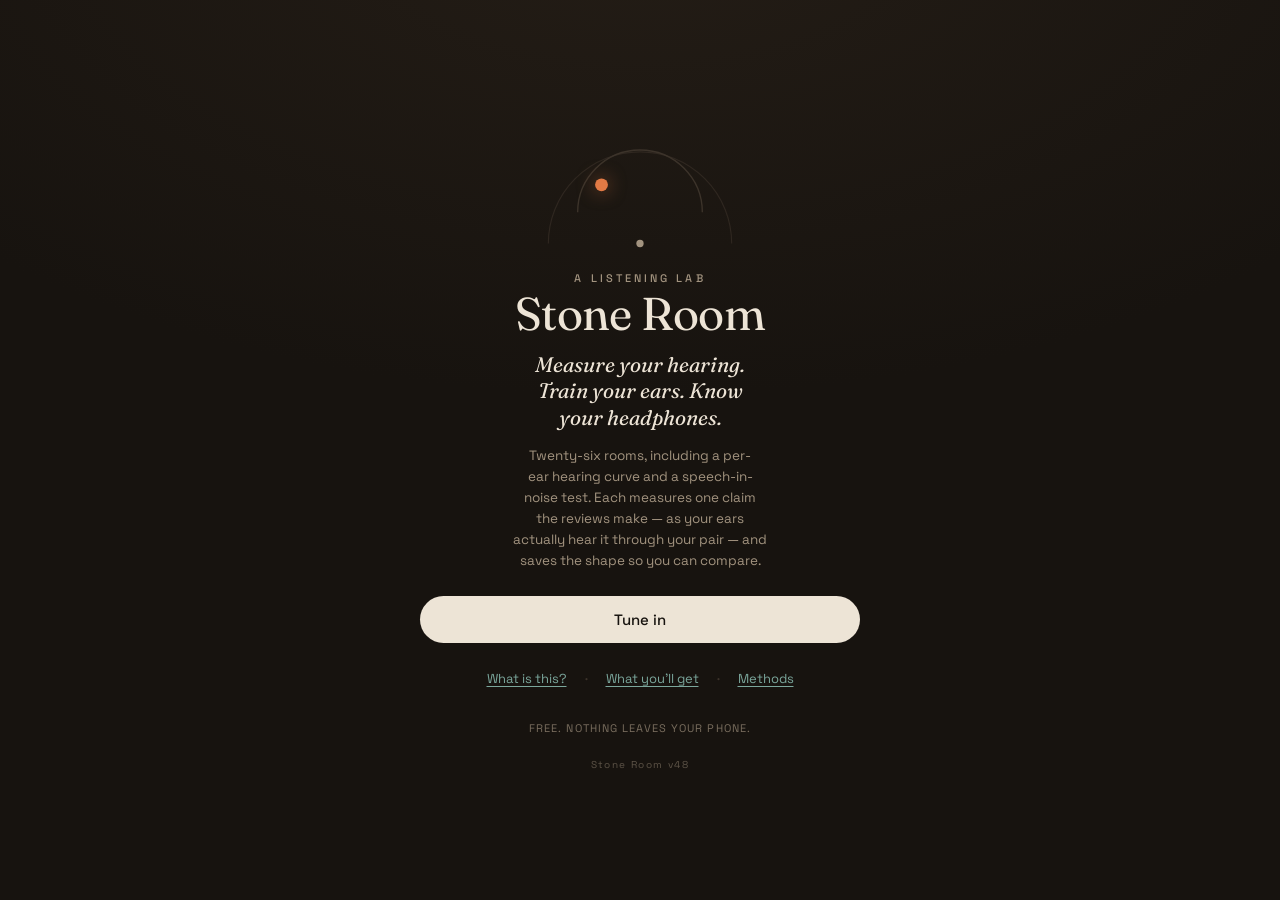
==== index.html @ 5347fa2d "v48: listening lab (?lab=1) — Whisper masker variants for the ear session Hidden panel on the intro," ====
<!DOCTYPE html>
<html lang="en">
<head>
<meta charset="UTF-8" />
<meta name="viewport" content="width=device-width, initial-scale=1.0, viewport-fit=cover" />
<title>Stone Room — a listening lab</title>
<meta name="description" content="A free listening lab: measure your hearing and your headphones together. 26 adaptive rooms including a per-ear hearing curve and speech-in-noise — the shape of what you hear, saved so you can compare pairs and watch your ears over time." />
<meta name="theme-color" content="#17130F" />
<meta property="og:title" content="Stone Room — a listening lab" />
<meta property="og:description" content="Measure your hearing and your headphones together. Adaptive rooms + a per-ear hearing curve, saved so you can compare pairs — and learn the vocabulary as you go." />
<meta property="og:type" content="website" />
<link rel="manifest" href="manifest.webmanifest" />
<link rel="apple-touch-icon" href="icons/apple-touch-icon.png" />
<link rel="icon" href="icons/favicon-32.png" sizes="32x32" type="image/png" />
<meta name="apple-mobile-web-app-capable" content="yes" />
<meta name="apple-mobile-web-app-status-bar-style" content="black-translucent" />
<meta name="apple-mobile-web-app-title" content="Stone Room" />
<link rel="preconnect" href="https://fonts.googleapis.com">
<link rel="preconnect" href="https://fonts.gstatic.com" crossorigin>
<link href="https://fonts.googleapis.com/css2?family=Fraunces:ital,opsz,wght@0,9..144,400;0,9..144,500;1,9..144,400&family=Space+Grotesk:wght@400;500;600&display=swap" rel="stylesheet">
<link rel="stylesheet" href="styles.css" />
</head>
<body>
<div class="app">

  <!-- landing / explainer -->
  <section id="intro" class="screen on">
    <div class="hero">
      <svg class="herofield" viewBox="-120 -66 240 150" aria-hidden="true">
        <path class="arcfaint" d="M -100 60 A 100 100 0 0 1 100 60"/>
        <path class="arc" d="M -68 26 A 68 68 0 0 1 68 26"/>
        <circle class="headdot" cx="0" cy="60" r="4"/>
        <circle class="heroDot" id="heroDot" cx="-42" cy="-4" r="7"/>
      </svg>
      <div class="eyebrow">A listening lab</div>
      <h1>Stone Room</h1>
      <p class="hook" id="introHook"></p>
    </div>
    <p class="subline" id="introLine"></p>
    <div class="resumebar" id="resumebar" hidden>
      <div class="resumetext" id="resumetext"></div>
      <div class="resumebtns">
        <button class="btn small" id="resumebtn">Resume</button>
        <button class="linkbtn" id="freshbtn">Start fresh</button>
      </div>
    </div>
    <p class="lede deepnote" id="deepnote"></p>
    <button class="btn" id="begin">Tune in</button>
    <div class="introlinks">
      <button class="linkbtn" id="aboutToggle" aria-expanded="false">What is this?</button>
      <span class="sep">·</span>
      <button class="linkbtn" id="demoToggle" aria-expanded="false">What you’ll get</button>
      <span class="sep" id="pfsep" style="display:none">·</span>
      <button class="linkbtn" id="goprofiles" style="display:none">Profiles</button>
      <span class="sep">·</span>
      <button class="linkbtn" id="gomethods">Methods</button>
    </div>
    <div class="about" id="introAbout" hidden>
      <p id="introWhat"></p>
      <p id="introGap"></p>
      <!-- the chain: everything a listening moment passes through — a lab rig measures one stage; you hear all five -->
      <div class="chainmap" aria-label="The five stages every sound passes through before you hear it">
        <div class="cm-head">Everything you hear passes through five stages</div>
        <div class="cm-node"><span class="cn">The recording</span><span class="cd">Streams and files are lossy-compressed — the encoder discards what a masking model predicts you won’t hear. A choice made before you press play.</span></div>
        <div class="cm-node"><span class="cn">The phone &amp; its apps</span><span class="cd">Volume curve, EQ, spatializers, system mixing — every setting quietly reshapes the signal.</span></div>
        <div class="cm-node"><span class="cn">The connection</span><span class="cd">Bluetooth re-compresses the audio again (SBC, AAC, aptX, LDAC — codecs differ); a cable skips that step.</span></div>
        <div class="cm-node lab"><span class="cn">The headphones</span><span class="cd">The driver’s frequency response, distortion, and seal against your head.</span></div>
        <div class="cm-node you"><span class="cn">Your ears</span><span class="cd">Outer-ear filtering, your own hearing thresholds, your training. Where sound becomes perception.</span></div>
        <p class="cm-cap">A lab rig measures the headphone stage in isolation — precisely, but alone. Listening happens through all five at once. Stone Room measures the whole line, because the whole line is what you hear — which is why every reading here says <b>you + this chain</b>, never a bare headphone spec.</p>
      </div>
      <p class="about-tips" id="introTips"></p>
    </div>
    <div class="demo" id="introDemo" hidden>
      <div class="fpbox" id="fpDemo"></div>
      <p class="demo-cap">A sample reading. Yours is measured from your own answers — every mark on it is a real number from your run.</p>
    </div>
    <p class="promise" id="introPromise"></p>
    <div class="labpanel" id="labpanel" style="display:none"></div>
    <div class="ver" id="ver"></div>
  </section>

  <!-- calibration -->
  <section id="cal" class="screen">
    <div class="eyebrow">First, a quick check</div>
    <h2>Left. Centre. Right.</h2>
    <p class="lede">Three notes travel across the stage. If they clearly move ear to ear, you're set. If they don't — or left and right feel smeared — turn off <em>Dolby Atmos</em> and check <em>Mono audio</em> is off.</p>
    <div class="calbar" id="calbar">
      <span class="end" style="text-align:left">◀ Left</span>
      <div class="caltrack"><div class="caldot" id="caldot"></div></div>
      <span class="end" style="text-align:right">Right ▶</span>
    </div>
    <div class="row">
      <button class="btn ghost" id="calback">Back</button>
      <button class="btn ghost" id="calreplay">↺ Again</button>
      <button class="btn" id="calgo">It moves — continue</button>
    </div>
  </section>

  <!-- room select -->
  <section id="select" class="screen">
    <div class="eyebrow">Build your tour</div>
    <h2>What do you want to prove?</h2>
    <p class="lede">Each room tests one audiophile claim. Most hunt your exact limit adaptively; the pointing rooms measure how accurately you place a sound, and run until the estimate settles. Tap rooms in or out; use a group's toggle for the whole set.</p>
    <div class="selscroll" id="selscroll"></div>
    <div class="seltools">
      <button id="selall">Everything</button>
      <button id="selnone">Clear</button>
    </div>
    <div class="seltime" id="seltime"></div>
    <div class="row"><button class="btn ghost" id="selback">Back</button><button class="btn" id="selstart">Continue</button></div>
  </section>

  <!-- device -->
  <section id="device" class="screen">
    <div class="eyebrow">One more thing</div>
    <h2>Which headphones are on?</h2>
    <p class="lede">Results are saved per pair, so you can run the same rooms on different headphones and compare them.</p>
    <div class="warnbox"><b>Comparing pairs?</b> Match loudness first: replay the calibration notes on each pair and set the phone volume until they sound equally loud. Keep ANC in the same mode, and check both use their best Bluetooth codec (Developer options → Bluetooth audio codec).</div>
    <input id="devinput" maxlength="24" placeholder="e.g. HD 600, AirPods Pro…" />
    <div class="devchips" id="devchips"></div>
    <label class="optrow"><input type="checkbox" id="optnoise" /><span>Soft noise wash between A and B — resets your ear between samples <em>(experimental)</em></span></label>
    <div class="row"><button class="btn ghost" id="devback">Back</button><button class="btn" id="devgo">Start the tour</button></div>
  </section>

  <!-- game -->
  <section id="game" class="screen">
    <div class="devlabel" id="devlabel"></div>
    <div class="scorebar">SCORE <b id="score">0</b><span class="tl" id="timeleft"></span></div>

    <div class="g-top">
      <div class="chapline"><span class="chapno" id="chapno">I</span><span class="chaptag" id="chaptag"></span></div>
      <div class="chaptitle-row">
        <div class="chaptitle" id="chaptitle"></div>
        <button class="iconbtn" id="infobtn" aria-label="The science behind this room" title="The science behind this room">i</button>
      </div>
      <div class="claim" id="claim"></div>
      <div class="notice" id="notice"></div>
    </div>

    <div class="g-mid">
      <div class="field-wrap" id="fieldwrap" tabindex="0" role="application" aria-label="Listening field — tap where you hear the sound, or use arrow keys to aim and Enter to place your guess">
        <svg class="field" id="field" viewBox="-168 -78 336 208" aria-label="frontal listening stage">
          <path class="arcfaint" d="M -150 95 A 150 150 0 0 1 150 95"/>
          <path class="arc" d="M -74 95 A 74 74 0 0 1 74 95"/>
          <text class="lbl" x="-138" y="112" text-anchor="middle">left</text>
          <text class="lbl" x="0" y="-64" text-anchor="middle">front</text>
          <text class="lbl" x="138" y="112" text-anchor="middle">right</text>
          <circle class="ripple" id="ripple" cx="0" cy="95" r="10"/>
          <circle class="headdot" cx="0" cy="95" r="5"/>
          <line class="link" id="link" x1="0" y1="95" x2="0" y2="95"/>
          <circle class="guess" id="guess" cx="0" cy="0" r="7"/>
          <g class="truthg" id="truthg"><circle class="truth" id="truth" cx="0" cy="0" r="8"/></g>
        </svg>
      </div>

      <div class="field-wrap circle hidden" id="fieldwrapO" tabindex="0" role="application" aria-label="Full-circle listening field — tap where you hear the sound, or use arrow keys to aim and Enter to place your guess">
        <svg class="field" id="fieldO" viewBox="-160 -160 320 320" aria-label="full-circle listening field">
          <circle class="arcfaint" cx="0" cy="0" r="150"/>
          <circle class="arc" cx="0" cy="0" r="112"/>
          <text class="lbl" x="0" y="-138" text-anchor="middle">front</text>
          <text class="lbl" x="0" y="146" text-anchor="middle">back</text>
          <text class="lbl" x="-141" y="4" text-anchor="middle">L</text>
          <text class="lbl" x="141" y="4" text-anchor="middle">R</text>
          <circle class="ripple" id="rippleO" cx="0" cy="0" r="10"/>
          <circle class="headdot" cx="0" cy="0" r="5"/>
          <circle class="comet" id="comet" cx="0" cy="0" r="5"/>
          <line class="link" id="linkO" x1="0" y1="0" x2="0" y2="0"/>
          <circle class="guess" id="guessO" cx="0" cy="0" r="7"/>
          <g class="truthg" id="truthgO"><circle class="truth" id="truthO" cx="0" cy="0" r="8"/></g>
        </svg>
      </div>

      <div class="choices" id="choices"></div>

      <div class="hint" id="hint"></div>
      <div class="status" id="status">Listen…</div>
      <div class="precision" id="precision">
        <div class="plabel"><span>Precision</span><span id="pvalue"></span></div>
        <div class="ptrack"><div class="pfill" id="pfill"></div></div>
      </div>
      <div class="learn" id="learn"></div>
    </div>

    <div class="g-bot">
      <div class="controls">
        <button class="replay" id="replay"><span>↺</span> Replay</button>
        <button class="btn ghost skipbtn" id="skipbtn">Skip →</button>
        <button class="btn ghost contbtn" id="contbtn">Sharpen ↑</button>
        <button class="btn ghost lockbtn" id="lockbtn">↻ Redo</button>
        <button class="btn next" id="next">Next</button>
      </div>
      <div class="navrow2">
        <button class="navopen" id="roomsbtn" aria-haspopup="dialog">☰ Rooms &amp; progress</button>
        <button class="navopen" id="gohome" aria-label="Leave the tour — progress is saved">⌂ Home</button>
      </div>
      <div class="chapdots" id="chapdots"></div>
    </div>
  </section>

  <!-- end -->
  <section id="end" class="screen">
    <div class="eyebrow">Tour complete</div>
    <div class="num" id="finalnum">0</div>
    <div class="finalout" id="finalout"></div>
    <div class="rank" id="rank">—</div>
    <p class="verdict" id="verdict"></p>
    <p class="benchnote" id="benchnote"></p>
    <div class="saved" id="saved"></div>
    <div class="fpwrap" id="fpwrap" style="display:none">
      <div class="fpbox" id="fpcard"></div>
    </div>
    <div class="seltools">
      <button id="savecard">Save card</button>
      <button id="copyres">Copy results</button>
      <button id="sharelink">Share</button>
    </div>
    <div class="breakdown" id="breakdown"></div>
    <div class="support">
      <p>Stone Room is free and always will be. If it helped you hear your headphones, you can leave a tip.</p>
      <div class="srow"><a class="coffee" href="#" role="button">☕ Buy me a coffee</a></div>
    </div>
    <div class="row">
      <button class="btn ghost" id="reselect">Rooms</button>
      <button class="btn ghost" id="endcurve">Curve</button>
      <button class="btn ghost" id="endprofiles">Profiles</button>
      <button class="btn" id="again">Again</button>
    </div>
    <div class="ver" id="verEnd"></div>
  </section>

  <!-- compare -->
  <section id="compare" class="screen">
    <div class="eyebrow">The lab bench</div>
    <h2>Headphone vs headphone</h2>
    <p class="lede">Same rooms, different pairs. Tap names to show or hide them. With two pairs shown, each row says whether the gap is real — or within run-to-run noise.</p>
    <div class="legend" id="legend"></div>
    <div class="cmpscroll" id="cmpscroll"></div>
    <div class="row">
      <button class="btn ghost" id="cmpback">Back to profiles</button>
      <button class="btn" id="cmpnew">New tour</button>
    </div>
  </section>

  <!-- profiles: manage each headphone pair (retake a room, rename, delete, export, import) -->
  <section id="profiles" class="screen">
    <div class="eyebrow">Your headphones</div>
    <h2>Profiles</h2>
    <p class="lede">Each pair keeps its own results — retake any room whenever, and they add up here. Back up a pair or import one.</p>
    <div class="profilelist" id="profileList"></div>
    <div class="seltools">
      <button id="pf-import">Import a file</button>
      <button id="pf-exportall">Export all</button>
    </div>
    <input type="file" id="pf-file" accept="application/json,.json" style="display:none" />
    <div class="row"><button class="btn ghost" id="pf-back">Back</button><button class="btn ghost" id="pfcompare" style="display:none">Compare pairs</button></div>
  </section>

  <!-- profile detail: results first — card, hearing curve, every room; tap a room to (re)take it -->
  <section id="pfview" class="screen">
    <div class="eyebrow">Profile</div>
    <h2 id="pvname"></h2>
    <p class="lede" id="pvmeta"></p>
    <div class="fpwrap" id="pvcardwrap" style="display:none"><div class="fpbox" id="pvcard"></div></div>
    <div class="fpwrap" id="pvcurvewrap" style="display:none"><div class="fpbox" id="pvcurve"></div></div>
    <p class="lede" id="pvcurvenote" style="display:none"></p>
    <div class="cmpempty" id="pvempty" style="display:none">Nothing measured on this pair yet.<br>Tap any room below to take its first reading.</div>
    <div class="pvrooms" id="pvrooms"></div>
    <div class="pvdrift" id="pvdrift" style="display:none"></div>
    <div class="seltools">
      <button id="pvsavecard" style="display:none">Save card</button>
      <button id="pvsavecurve" style="display:none">Save curve</button>
      <button id="pv-rename">Rename</button>
      <button id="pv-export">Export</button>
      <button id="pv-delete">Delete</button>
    </div>
    <div class="row">
      <button class="btn ghost" id="pv-back">Back</button>
      <button class="btn" id="pv-test">Build a tour ›</button>
    </div>
  </section>

  <!-- methods: how it measures, what it can and cannot claim, and the literature behind both -->
  <section id="methods" class="screen">
    <div class="eyebrow">How this works</div>
    <h2>Methods &amp; limits</h2>
    <p class="lede">Everything here is measured in a browser, on your gear, by you. That buys a lot — and rules some things out. Both are written down.</p>
    <div class="mdoc" id="mdoc"></div>
    <div class="row"><button class="btn ghost" id="mdback">Back</button></div>
  </section>

  <!-- audiogram / hearing curve -->
  <section id="curve" class="screen">
    <div class="eyebrow">Hearing + headphone curve</div>
    <div class="chaptitle" id="cvTitle">Set your volume</div>
    <div class="cvprog" id="cvprog"></div>
    <p class="notice" id="cvNote"></p>
    <div class="fpwrap" id="cvwrap" style="display:none"><div class="fpbox" id="cvcard"></div></div>
    <div class="choices on" id="cvChoices"></div>
    <div class="row">
      <button class="btn ghost" id="cvhome">⌂ Home</button>
      <button class="btn ghost" id="cvexit">Done</button>
      <button class="btn ghost" id="cvredo">Redo</button>
      <button class="btn" id="cvsave">Save curve</button>
    </div>
  </section>

</div>

<!-- room navigator: jump between rooms, see which are done + their score -->
<div class="modal" id="roomnav">
  <div class="sheet navsheet">
    <button class="close" id="navclose" aria-label="Close">×</button>
    <div class="m-tag">Your tour · tap a room to jump to it</div>
    <h2>Rooms &amp; progress</h2>
    <div class="navlist" id="navlist"></div>
    <div class="row"><button class="btn ghost" id="navskip">Skip this room →</button></div>
  </div>
</div>

<!-- info sheet (science per room) -->
<div class="modal" id="modal">
  <div class="sheet">
    <button class="close" id="infoclose" aria-label="Close">×</button>
    <div class="m-tag" id="mTag"></div>
    <h2 id="mTitle"></h2>
    <div class="m-sec m-bench"><p id="mBench"></p></div>
    <div class="m-sec"><h4>What's happening in the driver</h4><p id="mScience"></p></div>
    <div class="m-sec"><p class="m-models" id="mModels"></p></div>
  </div>
</div>

<script src="audio/digits.js"></script>
<script src="content.js"></script>
<script src="adaptive.js"></script>
<script src="fingerprint.js"></script>
<script src="app.js"></script>
</body>
</html>
---- styles.css ----
/* Stone Room — a listening lab. Styles. */
:root{
  --bg:#17130F; --surface:#2A231C; --line:#3C332A;
  --stone:#EDE4D6; --muted:#A2937F;
  --ember:#E27A45; --sage:#7BA79C; --gold:#D9A24B; --iris:#B7A6E3;
  --disp:"Fraunces",Georgia,serif;
  --ui:"Space Grotesk",system-ui,-apple-system,sans-serif;
  --safe-t:env(safe-area-inset-top,0px);
  --safe-b:env(safe-area-inset-bottom,0px);
}
*{box-sizing:border-box;-webkit-tap-highlight-color:transparent}
html,body{margin:0;height:100%}
html{background:var(--bg)}   /* solid base under the fixed-attachment gradient — some mobile browsers drop
                                'fixed' below the fold, which otherwise flashes white on long screens */
body{
  background:radial-gradient(120% 90% at 50% -10%, #241D16 0%, var(--bg) 60%) fixed;
  color:var(--stone); font-family:var(--ui);
  display:flex; justify-content:center;
  min-height:100dvh; overflow-x:hidden; user-select:none;
  -webkit-user-select:none; touch-action:manipulation;
}

/* ---- app shell: fills the viewport height, content distributed ---- */
.app{
  width:min(94vw,460px);
  min-height:100dvh;
  padding:calc(16px + var(--safe-t)) 20px calc(18px + var(--safe-b));
  position:relative; display:flex; flex-direction:column;
}
.screen{display:none; animation:fade .45s ease both; flex:1 1 auto; min-height:0}
.screen.on{display:flex; flex-direction:column}
/* default screens: vertically centred content that still breathes on tall screens */
.screen.on{justify-content:center; text-align:center}
@keyframes fade{from{opacity:0; transform:translateY(6px)}to{opacity:1; transform:none}}

/* three-band game screen: header / play / controls spread down the whole height */
#game.on{justify-content:flex-start}
.g-top{flex:0 0 auto}
.g-mid{flex:1 1 auto; display:flex; flex-direction:column; align-items:center; justify-content:center; min-height:0; width:100%}
.g-bot{flex:0 0 auto}

.eyebrow{font-size:11px; letter-spacing:.28em; text-transform:uppercase; color:var(--muted); font-weight:500;}
h1{font-family:var(--disp); font-weight:400; font-size:clamp(32px,10vw,46px); line-height:1.02; margin:.3em 0 .22em; letter-spacing:-.01em;}
h2{font-family:var(--disp); font-weight:400; font-size:clamp(22px,6vw,26px); margin:.2em 0 .4em}
.lede{color:var(--muted); font-size:14.5px; line-height:1.5; margin:0 auto; max-width:34ch;}
.lede,.subline,.hook,.seltime{text-wrap:balance}
.btn{font-family:var(--ui); font-weight:500; font-size:15px; color:var(--bg); background:var(--stone); border:none; border-radius:100px; padding:14px 26px; cursor:pointer; transition:transform .12s ease, opacity .2s ease;}
.btn:active{transform:scale(.97)}
.btn:disabled{opacity:.35; cursor:default}
.btn:focus-visible,.choice:focus-visible,.replay:focus-visible,.chip:focus-visible,.devchip:focus-visible,.iconbtn:focus-visible,.linkbtn:focus-visible{outline:2px solid var(--sage); outline-offset:3px}
.btn.ghost{background:transparent;color:var(--stone);border:1px solid var(--line)}
.btn.gold{background:var(--gold)}

.minor{background:none;border:none;color:var(--muted);font-family:var(--ui);font-size:12px;letter-spacing:.12em;text-transform:uppercase;cursor:pointer;text-decoration:underline;text-underline-offset:3px}
.linkbtn{background:none;border:none;color:var(--sage);font-family:var(--ui);font-size:13px;cursor:pointer;text-decoration:underline;text-underline-offset:3px}

/* ---- intro / landing ---- */
/* the landing sits high-and-quiet: one signature motif, one hook, lots of air */
#intro.on{justify-content:center}
.hero{display:flex; flex-direction:column; align-items:center}
.herofield{width:min(58vw,220px); height:auto; overflow:visible; margin-bottom:6px}
.heroDot{fill:var(--ember); filter:drop-shadow(0 0 10px rgba(226,122,69,.55)); transform-box:fill-box; transform-origin:center; animation:heroSettle 1.3s cubic-bezier(.2,.9,.25,1) both}
@keyframes heroSettle{0%{transform:translate(30px,10px) scale(.4); opacity:0} 60%{opacity:1} 100%{transform:none; opacity:1}}
#intro h1{margin:.12em 0 .3em}
.hook{font-family:var(--disp); font-style:italic; font-size:clamp(17px,5.2vw,21px); color:var(--stone); line-height:1.25; margin:0 auto; max-width:20ch}
.subline{color:var(--muted); font-size:13.5px; line-height:1.55; margin:16px auto 0; max-width:30ch}
#intro .btn{margin-top:24px}
.introlinks{display:flex; align-items:center; gap:6px 12px; justify-content:center; margin-top:16px; flex-wrap:wrap}
.introlinks .linkbtn{white-space:nowrap; min-height:40px; display:inline-flex; align-items:center}
.introlinks .sep{color:var(--line)}
.about{max-width:34ch; margin:18px auto 0; text-align:left; animation:fade .35s ease both}
.about[hidden]{display:none}
.about p{margin:0 0 10px; font-size:13px; line-height:1.6; color:var(--muted)}
.about p:last-child{margin-bottom:0}
.about .about-tips{color:var(--gold); font-size:12px; line-height:1.55}
/* the chain map: five stages, a lab sees one, you hear them all */
.chainmap{margin:16px 0 12px; text-align:left}
.cm-head{font-size:11px; letter-spacing:.16em; text-transform:uppercase; color:var(--muted); margin-bottom:12px}
.cm-node{position:relative; padding:0 0 14px 20px; border-left:1px solid var(--line); margin-left:5px}
.cm-node:last-of-type{border-left-color:transparent}
.cm-node::before{content:''; position:absolute; left:-5px; top:3px; width:9px; height:9px; border-radius:50%; background:var(--surface); border:1px solid var(--muted)}
.cm-node .cn{display:block; font-size:11px; letter-spacing:.14em; text-transform:uppercase; color:var(--stone); margin-bottom:3px}
.cm-node .cd{display:block; font-size:12px; line-height:1.5; color:var(--muted)}
.cm-node.lab .cn::after{content:' · the only stage a lab rig measures'; color:var(--gold); letter-spacing:.08em}
.cm-node.lab::before{border-color:var(--gold)}
.cm-node.you::before{background:var(--ember); border-color:var(--ember)}
.cm-node.you .cn{color:var(--ember)}
.cm-cap{font-size:12px; line-height:1.6; color:var(--muted); margin:2px 0 0}
.cm-cap b{color:var(--stone); font-weight:600}
.promise{font-size:11px; letter-spacing:.1em; text-transform:uppercase; color:var(--muted); text-align:center; margin-top:22px; opacity:.7}
.ver{font-size:10px; letter-spacing:.14em; color:var(--muted); text-align:center; margin-top:12px; opacity:.5}
.demo{max-width:min(92vw,380px); margin:18px auto 0; animation:fade .35s ease both}
.demo[hidden]{display:none}
.demo-cap{font-size:11.5px; line-height:1.5; color:var(--muted); margin:8px auto 0; max-width:32ch; text-align:center}
.fpbox svg{width:100%; height:auto; display:block; border-radius:14px}
.fpwrap{width:min(92vw,380px); margin:14px auto 0}

.warnbox{margin:14px auto 0; max-width:36ch; border:1px solid var(--line); border-radius:12px; padding:10px 14px; font-size:12px; color:var(--muted); line-height:1.55; text-align:left}
.warnbox b{color:var(--gold); font-weight:600}
.deepnote{display:none; margin-top:10px; color:var(--gold); font-size:13.5px}

/* resume-on-refresh banner */
.resumebar{max-width:34ch; margin:16px auto 0; border:1px solid var(--sage); border-radius:14px; padding:12px 14px; background:rgba(123,167,156,.07); animation:fade .35s ease both}
.resumebar[hidden]{display:none}
.resumetext{font-size:13px; color:var(--stone); line-height:1.45; margin-bottom:10px}
.resumetext b{color:var(--sage); font-weight:600}
.resumebtns{display:flex; align-items:center; gap:14px; justify-content:center; flex-wrap:wrap}
.btn.small{font-size:13.5px; padding:9px 22px}

/* ---- calibration ---- */
#cal .lede{margin-bottom:16px}
.calbar{display:flex; justify-content:space-between; align-items:center; width:min(80vw,320px); margin:8px auto 4px; height:56px; position:relative}
.calbar .end{font-size:11px; letter-spacing:.24em; text-transform:uppercase; color:var(--muted); width:52px}
.caltrack{flex:1; height:2px; background:var(--line); margin:0 8px; position:relative; border-radius:2px}
.caldot{position:absolute; top:50%; width:14px; height:14px; border-radius:50%; background:var(--ember); transform:translate(-50%,-50%); left:50%; opacity:0; transition:left .5s ease}
.calbar.play .caldot{opacity:1; box-shadow:0 0 14px var(--ember)}
.row{display:flex; gap:10px; justify-content:center; margin-top:20px; flex-wrap:wrap}

/* ---- room select ---- */
.selscroll{flex:1 1 auto; overflow-y:auto; margin:12px -4px 0; padding:0 4px; min-height:0}
.ggroup{margin:14px 0 6px; text-align:left}
.ghead{display:flex; align-items:baseline; justify-content:space-between; gap:10px; padding:0 2px 8px; border-bottom:1px solid var(--line); margin-bottom:10px}
.ghead>span:first-child{display:flex; flex-direction:column; align-items:flex-start; gap:2px; min-width:0}   /* name above sub — inline they wrapped into a jumble on phones */
.ghead .gname{font-family:var(--disp); font-size:17px; color:var(--stone)}
.ghead .gsub{font-size:10px; letter-spacing:.18em; text-transform:uppercase; color:var(--muted)}
.ghead button{background:none;border:none;color:var(--sage);font-family:var(--ui);font-size:11px;letter-spacing:.12em;text-transform:uppercase;cursor:pointer;text-decoration:underline;text-underline-offset:3px;white-space:nowrap}
.chipgrid{display:grid; grid-template-columns:1fr 1fr; gap:8px}
.chip{border:1px solid var(--line); background:var(--surface); border-radius:14px; padding:11px 12px 10px; text-align:left; cursor:pointer; color:var(--stone); font-family:var(--ui); transition:border-color .15s, background .15s, opacity .15s; opacity:.5; position:relative}
.chip.on{opacity:1; border-color:var(--sage); background:rgba(123,167,156,.08)}
.chip.on::after{content:'✓'; position:absolute; top:9px; right:11px; color:var(--sage); font-size:12px}
.chip .cname{font-size:14.5px; font-weight:500; margin:0 0 2px; display:flex; justify-content:space-between; align-items:baseline; gap:6px; padding-right:14px}
.chip .ctime{font-size:10px; color:var(--muted); font-weight:400; white-space:nowrap}
.chip .cq{font-size:10px; letter-spacing:.08em; text-transform:uppercase; color:var(--gold); margin-bottom:4px}
.chip .cclaim{font-family:var(--disp); font-style:italic; font-size:11.5px; line-height:1.35; color:var(--muted)}
.chip .cscore{font-size:11px; color:var(--sage); margin-top:5px; font-weight:500; letter-spacing:.02em}
.chip .cscore:empty{display:none}
.chip.taken .cname{color:var(--sage)}
.seltools{display:flex; gap:16px; justify-content:center; margin-top:12px; flex-wrap:wrap}
.seltools button{background:none;border:none;color:var(--muted);font-family:var(--ui);font-size:12px;letter-spacing:.12em;text-transform:uppercase;cursor:pointer;text-decoration:underline;text-underline-offset:3px;white-space:nowrap;min-height:40px;display:inline-flex;align-items:center}
.seltime{font-size:12px; color:var(--muted); margin-top:10px; line-height:1.5}
.seltime b{color:var(--stone); font-weight:500}
.scorebar .tl{color:var(--muted); font-weight:400; letter-spacing:.06em}
#select .row{margin-top:14px}

/* ---- device ---- */
/* target the text field by id — NOT `#device input`, which would also style the noise
   checkbox (id-specificity beats `.optrow input`, blowing the checkbox up to 300px). */
#devinput{
  width:min(80vw,300px); background:var(--surface); border:1px solid var(--line); border-radius:10px;
  border-bottom:2px solid var(--sage);   /* reads as a FIELD, not another button pill */
  color:var(--stone); font-family:var(--ui); font-size:16px; padding:13px 16px; text-align:left; margin-top:14px;
  align-self:center;   /* flex item with a fixed width would sit left otherwise */
}
#devinput:focus{outline:2px solid var(--sage); outline-offset:2px}
.optrow{display:flex; align-items:flex-start; gap:9px; max-width:34ch; margin:16px auto 0; text-align:left; font-size:12.5px; line-height:1.45; color:var(--muted); cursor:pointer}
.optrow input{margin-top:2px; width:16px; height:16px; accent-color:var(--sage); flex:0 0 auto}
.optrow em{color:var(--muted); font-style:italic; opacity:.8}
.devchips{display:flex; gap:8px; justify-content:center; flex-wrap:wrap; margin-top:12px}
.devchip{border:1px solid var(--line); background:var(--surface); color:var(--stone); border-radius:100px; padding:8px 14px; font-family:var(--ui); font-size:13px; cursor:pointer}
.devchip:active{transform:scale(.96)}

/* ---- game header ---- */
.scorebar{position:absolute; top:calc(var(--safe-t) + 2px); right:4px; font-size:11px; letter-spacing:.14em; color:var(--muted)}
.scorebar b{color:var(--gold); font-weight:600}
.devlabel{position:absolute; top:calc(var(--safe-t) + 2px); left:4px; font-size:11px; letter-spacing:.14em; color:var(--muted); max-width:40%; overflow:hidden; text-overflow:ellipsis; white-space:nowrap; text-align:left}
#game .g-top{padding-top:22px}
.chapline{display:flex; align-items:center; justify-content:center; gap:10px; margin-bottom:2px}
.chapno{font-family:var(--disp); font-size:13px; color:var(--gold)}
.chaptag{font-size:10.5px; letter-spacing:.26em; text-transform:uppercase; color:var(--muted)}
.chaptitle-row{display:flex; align-items:center; justify-content:center; gap:8px}
.chaptitle{font-family:var(--disp); font-weight:400; font-size:clamp(22px,6.4vw,26px); margin:.08em 0 .12em}
.iconbtn{width:26px; height:26px; border-radius:50%; border:1px solid var(--line); background:transparent; color:var(--muted); font-family:var(--disp); font-style:italic; font-size:14px; cursor:pointer; flex:0 0 auto; line-height:1; display:inline-flex; align-items:center; justify-content:center}
.iconbtn:active{transform:scale(.94)}
.claim{font-family:var(--disp); font-style:italic; font-size:13.5px; line-height:1.4; color:var(--gold); max-width:32ch; margin:0 auto 6px}
.claim::before{content:'\201C'} .claim::after{content:'\201D'}
.notice{color:var(--muted); font-size:12.5px; line-height:1.42; min-height:30px; max-width:34ch; margin:0 auto}
.notice b{color:var(--gold); font-weight:600}

/* ---- listening fields ---- */
.field-wrap{position:relative; width:min(92vw,400px); aspect-ratio:336/208; margin:8px auto 2px}
.field-wrap.circle{width:min(74vw,320px); aspect-ratio:1}
.field-wrap.hidden{display:none}
svg.field{width:100%; height:100%; overflow:visible; cursor:crosshair; touch-action:none}
.arc{fill:none; stroke:var(--line); stroke-width:1.5}
.arcfaint{fill:none; stroke:var(--line); stroke-width:1.25; opacity:.6}
.headdot{fill:var(--muted)}
.lbl{fill:var(--muted); font-family:var(--ui); font-size:10px; letter-spacing:.18em; text-transform:uppercase}
.guess{fill:var(--sage); opacity:0; transition:opacity .15s}
.guess.on{opacity:1}
.truth{fill:var(--ember); opacity:0}
.truthg.on .truth{opacity:1; animation:pop .45s cubic-bezier(.2,1.3,.4,1) both}
@keyframes pop{from{transform:scale(.2)}to{transform:scale(1)}}
.truthg{transform-box:fill-box; transform-origin:center}
.link{stroke:var(--sage); stroke-width:1.5; stroke-dasharray:3 4; opacity:0; transition:opacity .3s}
.link.on{opacity:.7}
.ripple{fill:none; stroke:var(--ember); stroke-width:1.5; opacity:0}
.listening .ripple{animation:rip 1.9s ease-out infinite}
@keyframes rip{0%{r:10px;opacity:.5}100%{r:120px;opacity:0}}
.comet{fill:var(--gold); opacity:0}
.comet.on{opacity:.9}

/* ---- choices ---- */
.choices{display:none; gap:12px; justify-content:center; margin:14px auto 8px; flex-wrap:wrap}
/* digit keypad: ten compact keys, 5 per row */
.choices.digitpad{gap:8px; max-width:300px}
.choices.digitpad .choice{min-width:0; flex:0 0 calc(20% - 7px); padding:13px 0; font-size:19px; border-radius:12px}
.choices.on{display:flex}
.choice{min-width:86px; padding:20px 18px; border-radius:16px; border:1px solid var(--line); background:var(--surface); color:var(--stone); font-family:var(--disp); font-size:22px; cursor:pointer; transition:transform .1s ease, border-color .2s, background .2s;}
.choice small{display:block; font-family:var(--ui); font-size:10.5px; letter-spacing:.16em; text-transform:uppercase; color:var(--muted); margin-top:6px}
.choice:active{transform:scale(.96)}
.choice:disabled{opacity:.5; cursor:default}
.choice.correct{border-color:var(--sage); background:rgba(123,167,156,.12)}
.choice.wrong{border-color:var(--ember); background:rgba(226,122,69,.10)}
.choice.playing{border-color:var(--gold)}

/* ---- status / precision / learn ---- */
.cvprog{font-size:11px; letter-spacing:.14em; text-transform:uppercase; color:var(--gold); min-height:16px; margin-bottom:6px}
#curve .notice{margin-bottom:12px}
#curve .fpwrap{margin-top:8px}
/* curve answers: the choices share one row (equal width), Replay drops to its own row below */
/* curve-screen buttons are labelled sentences, not big A/B letters — the game's 22px display
   type plus a subline made them enormous. Compact them and keep paired answers on one row. */
#cvChoices{flex-wrap:wrap; align-items:stretch; max-width:420px; gap:10px}
#cvChoices .choice{flex:1 1 0; min-width:0; max-width:190px; font-size:18px; padding:14px 12px; line-height:1.15; min-height:56px; display:flex; flex-direction:column; justify-content:center}
#cvChoices .choice small{font-size:9.5px; letter-spacing:.06em; margin-top:4px; line-height:1.3}
#cvChoices .btn{flex:1 1 100%; max-width:280px}
#cvChoices .btn.half{flex:1 1 42%; max-width:190px; padding:12px 14px; font-size:14px}   /* two actions share a row */
#cvChoices .replay{flex-basis:100%; justify-content:center; margin-top:2px}
#cvChoices .brk{flex-basis:100%; height:0}                     /* hard line break between button rows */
#cvChoices .choice.alt{flex:1 1 40%; font-size:14.5px; padding:12px 10px; font-family:var(--ui); min-height:0}
#cvChoices .choice.alt small{margin-top:3px}
.hint{font-size:12px; color:var(--sage); margin:2px 0 4px; min-height:16px; letter-spacing:.02em}
.hint:empty{display:none}
.status{min-height:22px; font-size:13.5px; color:var(--stone); margin:4px 0 2px; font-weight:500}
.status .pts{color:var(--gold)}
.precision{width:min(78vw,300px); margin:6px auto 0; display:none}
.precision.on{display:block}
.precision .plabel{display:flex; justify-content:space-between; font-size:10px; letter-spacing:.14em; text-transform:uppercase; color:var(--muted); margin-bottom:4px}
.precision .ptrack{height:5px; background:var(--line); border-radius:3px; overflow:hidden}
.precision .pfill{height:100%; width:0; border-radius:3px; background:linear-gradient(90deg,var(--ember),var(--gold),var(--sage)); transition:width .5s ease}
.learn{display:none; margin:8px auto 0; max-width:36ch; border-left:2px solid var(--sage); padding:6px 0 6px 12px; text-align:left; font-size:12px; line-height:1.5; color:var(--muted)}
.learn.on{display:block; animation:fade .4s ease both}
.learn b{color:var(--sage); font-weight:600; letter-spacing:.08em; text-transform:uppercase; font-size:10px; display:block; margin-bottom:2px}

.controls{display:flex; gap:10px; justify-content:center; align-items:center; margin-top:10px; flex-wrap:wrap}
.replay{display:inline-flex; align-items:center; gap:8px; background:transparent; border:1px solid var(--line); color:var(--stone); border-radius:100px; padding:11px 20px; font-family:var(--ui); font-size:14px; cursor:pointer}
.replay:active{transform:scale(.97)}
.replay:disabled{opacity:.35}
.next{opacity:0; pointer-events:none; transition:opacity .25s}
.next.on{opacity:1; pointer-events:auto}
.lockbtn{display:none}
.lockbtn.on{display:inline-flex}
.contbtn{display:none}
.contbtn.on{display:inline-flex}

.progress{display:flex; gap:6px; justify-content:center; margin-top:14px; flex-wrap:wrap}
.pip{width:7px; height:7px; border-radius:50%; background:var(--line)}
.pip.done{background:var(--sage)}
.pip.now{background:var(--stone); box-shadow:0 0 0 3px rgba(237,228,214,.12)}
.chapdots{display:flex; gap:4px; justify-content:center; margin-top:8px; flex-wrap:wrap}
.cdot{width:4px;height:4px;border-radius:50%;background:var(--line)}
.cdot.done{background:var(--gold)} .cdot.now{background:var(--stone)}

/* ---- end ---- */
#end .num{font-family:var(--disp); font-size:60px; line-height:1; color:var(--gold); margin:.08em 0 0}
#end .finalout{font-size:13px; color:var(--muted); margin:2px 0 8px; letter-spacing:.02em}
#end .finalout b{color:var(--stone); font-weight:600}
#end .rank{font-size:12px; letter-spacing:.24em; text-transform:uppercase; color:var(--muted)}
#end .verdict{margin:12px auto 6px; max-width:32ch; color:var(--stone); font-size:14px; line-height:1.5}
.benchnote{margin:6px auto 4px; max-width:34ch; color:var(--muted); font-size:12px; line-height:1.5; border-left:2px solid var(--gold); padding:4px 0 4px 12px; text-align:left}
#end .saved{font-size:11px; letter-spacing:.14em; text-transform:uppercase; color:var(--sage); min-height:16px}
.breakdown{width:min(88vw,340px); margin:12px auto 0; text-align:left; flex:0 1 auto; overflow-y:auto; min-height:0}
.bghead{font-family:var(--disp); font-size:13px; color:var(--stone); margin:10px 0 2px; border-bottom:1px solid var(--line); padding-bottom:4px}
.brow{display:flex; align-items:center; gap:10px; margin:7px 0}
.brow .bname{width:96px; font-size:11px; letter-spacing:.14em; text-transform:uppercase; color:var(--muted)}
.btrack{flex:1; height:6px; background:var(--line); border-radius:3px; overflow:hidden}
.bfill{height:100%; background:var(--sage); border-radius:3px; width:0; transition:width .8s cubic-bezier(.2,.8,.2,1)}
.brow .bpct{width:64px; font-size:10.5px; color:var(--stone); text-align:right}
#end .row{margin-top:16px}

/* ---- coffee / support ---- */
.support{margin:14px auto 0; max-width:34ch; border:1px solid var(--line); border-radius:14px; padding:12px 14px; background:rgba(42,35,28,.5)}
.support p{margin:0 0 10px; font-size:12.5px; line-height:1.5; color:var(--muted)}
.support .srow{display:flex; gap:8px; justify-content:center; flex-wrap:wrap}
.coffee{display:inline-flex; align-items:center; gap:7px; background:var(--gold); color:#231a0c; border:none; border-radius:100px; padding:10px 16px; font-family:var(--ui); font-weight:600; font-size:13px; cursor:pointer; text-decoration:none}
.coffee:active{transform:scale(.97)}

/* ---- compare ---- */
.legend{display:flex; gap:8px; justify-content:center; flex-wrap:wrap; margin:12px 0 4px}
.legchip{display:inline-flex; align-items:center; gap:7px; border:1px solid var(--line); background:var(--surface); color:var(--stone); border-radius:100px; padding:7px 13px; font-family:var(--ui); font-size:12.5px; cursor:pointer; opacity:.45}
.legchip.on{opacity:1; border-color:var(--stone)}
.legchip .dot{width:9px;height:9px;border-radius:50%}
.cmpscroll{flex:1 1 auto; overflow-y:auto; margin:10px -4px 0; padding:0 4px; text-align:left; min-height:0}
.cmprow{margin:8px 0 10px}
.cmprow .rname{font-size:11px; letter-spacing:.14em; text-transform:uppercase; color:var(--muted); margin-bottom:4px}
.cmpbar{display:flex; align-items:center; gap:8px; margin:3px 0}
.cmpbar .track{flex:1; height:5px; background:var(--line); border-radius:3px; overflow:hidden}
.cmpbar .fill{height:100%; border-radius:3px}
.cmpbar .pct{width:64px; font-size:10px; color:var(--stone); text-align:right}
.cmpsig{display:block; font-size:9px; letter-spacing:.1em; text-transform:uppercase; color:var(--muted); margin-top:2px}
.cmpsig.real{color:var(--sage)}
.cmpempty{color:var(--muted); font-size:13.5px; margin-top:20px; line-height:1.6}
#compare .row{margin-top:16px}

/* ---- profiles ---- */
.profilelist{flex:1 1 auto; overflow-y:auto; margin:12px -4px 0; padding:0 4px; text-align:left; min-height:0}
.pfcard{border:1px solid var(--line); background:var(--surface); border-radius:14px; padding:12px 14px; margin:0 0 10px}
.pfhead{display:flex; align-items:center; justify-content:space-between; gap:10px; width:100%; background:none; border:none; padding:4px 0; text-align:left; cursor:pointer; color:inherit; font-family:inherit}
.pfhead:active{opacity:.7}
.pfname{font-family:var(--disp); font-size:16px; color:var(--stone); overflow:hidden; text-overflow:ellipsis; white-space:nowrap; flex:1 1 auto; min-width:0}
.pfmeta{font-size:11px; letter-spacing:.06em; color:var(--muted); white-space:nowrap; flex:0 0 auto}
.pfchev{color:var(--sage); font-size:20px; line-height:1; flex:0 0 auto; margin-left:6px}
.pfdots{display:flex; flex-wrap:wrap; gap:5px; margin:10px 0 4px}
.pfdot{width:14px; height:14px; border-radius:50%; border:1px solid var(--line); background:transparent; padding:0; cursor:pointer; transition:transform .1s}
.pfdot.filled{border-color:transparent}
.pfdot:active{transform:scale(.88)}
.pfdots{margin-bottom:2px}   /* the card is one tap → the profile's results; no action row needed */
#profiles .seltools{margin-top:12px}

/* ---- profile detail (#pfview): results first — card, curve, then every room as a tappable row ---- */
#pfview.on{justify-content:flex-start}
#pfview h2{margin-bottom:2px}
.pvrooms{width:min(88vw,340px); margin:14px auto 0; text-align:left}
/* one self-contained result per row: name+reading on top, room tag + action under, verdict across */
.pvrow{display:flex; align-items:stretch; border-bottom:1px solid var(--line)}
.pvmain{flex:1 1 auto; min-width:0; display:grid; grid-template-columns:minmax(0,1fr) auto;
  grid-template-areas:"rn rv" "bar bar" "rt ra" "vd vd" "dc dc"; column-gap:10px; row-gap:2px; align-items:baseline;
  background:none; border:none; text-align:left; padding:10px 2px; cursor:pointer; color:var(--stone); font-family:var(--ui)}
.pvmain .rdecode{grid-area:dc; font-size:12px; line-height:1.5; color:var(--muted); margin-top:3px}
.pvmain .rdecode b{color:var(--gold); font-weight:500; font-size:10px; letter-spacing:.1em; text-transform:uppercase}
.pvmain .rbar{grid-area:bar; display:block; height:5px; background:var(--line); border-radius:3px; overflow:hidden; margin:3px 0 1px}
.pvmain .rbar .rfill{display:block; height:100%; border-radius:3px}
.pvmain:active{opacity:.7}
.pvmain .rn{grid-area:rn; font-size:14.5px}
.pvmain .rt{grid-area:rt; font-size:9.5px; letter-spacing:.1em; text-transform:uppercase; color:var(--muted)}
.pvmain .rv{grid-area:rv; font-size:12.5px; color:var(--muted); white-space:nowrap; justify-self:end}
.pvrow.taken .rv{color:var(--sage)}
.pvmain .ract{grid-area:ra; font-size:9.5px; letter-spacing:.08em; text-transform:uppercase; color:var(--sage); justify-self:end; white-space:nowrap}
.pvrow:not(.taken) .ract{color:var(--gold)}
.pvmain .rverdict{grid-area:vd; font-size:12px; line-height:1.45; color:var(--muted); font-family:var(--disp); font-style:italic; margin-top:2px}
.pvinfo{align-self:center; margin-left:8px}
#pfview .seltools{margin-top:16px}
#pfview .seltools #pv-delete{color:var(--ember)}
/* drift + repeatability section (decoder lines live on the room rows themselves) */
.pvdrift{width:min(88vw,340px); margin:18px auto 0; text-align:left}
.pvdsub{font-size:11px; color:var(--muted); line-height:1.5; margin:6px 0 4px}
.pvrep{display:flex; align-items:baseline; gap:10px; margin:8px 0 4px}
.pvrep .rbig{font-family:var(--disp); font-size:22px; color:var(--sage); white-space:nowrap}
.pvrep .rlab{font-size:11px; line-height:1.45; color:var(--muted)}
/* lab panel (?lab=1 only) */
.labpanel{width:min(88vw,340px); margin:18px auto 0; text-align:left}
.labrow{display:flex; align-items:center; gap:8px; padding:7px 0; border-bottom:1px solid var(--line)}
.labrow .labname{flex:1 1 auto; font-size:12.5px; color:var(--stone)}
.labrow .btn.half{padding:9px 14px; font-size:13px}

/* methods page */
#methods.on{justify-content:flex-start}
.mdoc{width:min(88vw,360px); margin:14px auto 0; text-align:left}
.mdoc .bghead{margin-top:18px}
.mdp{font-size:13px; line-height:1.62; color:var(--muted); margin:8px 0}
.mdp b{color:var(--stone); font-weight:600}
.mdp i{color:var(--muted)}
.pvxrow{display:flex; align-items:baseline; gap:10px; padding:8px 0; border-bottom:1px solid var(--line); font-size:12.5px}
.pvxrow .xn{flex:1 1 auto; min-width:0; color:var(--stone)}
.pvxrow .xv{color:var(--muted); white-space:nowrap}
.pvxrow .xd{font-size:10px; letter-spacing:.08em; text-transform:uppercase; white-space:nowrap}

/* ---- info modal (science) ---- */
.modal{position:fixed; inset:0; background:rgba(10,8,6,.72); backdrop-filter:blur(3px); display:none; align-items:center; justify-content:center; z-index:50; padding:calc(20px + var(--safe-t)) 16px calc(20px + var(--safe-b))}
.modal.on{display:flex; animation:fade .25s ease both}
.sheet{width:min(94vw,440px); max-height:88dvh; overflow-y:auto; background:var(--surface); border:1px solid var(--line); border-radius:18px; padding:20px 20px 22px; text-align:left; position:relative}
.sheet .close{position:absolute; top:12px; right:14px; background:none; border:none; color:var(--muted); font-size:22px; cursor:pointer; line-height:1}
.sheet .m-tag{font-size:10.5px; letter-spacing:.24em; text-transform:uppercase; color:var(--gold)}
.sheet h2{margin:.15em 0 .5em}
.sheet .m-sec{margin:14px 0 0}
.sheet .m-sec h4{margin:0 0 4px; font-size:10px; letter-spacing:.14em; text-transform:uppercase; color:var(--sage); font-weight:600}
.sheet .m-sec p{margin:0; font-size:13px; line-height:1.55; color:var(--stone)}
.sheet .m-bench{border-left:2px solid var(--gold); padding-left:12px}
.sheet .m-models{font-size:12.5px; color:var(--muted); line-height:1.5}
.sheet .m-models b{color:var(--stone); font-weight:600}

/* ---- room navigator + skip ---- */
.navrow2{display:flex; gap:22px; justify-content:center; align-items:baseline}
.navopen{background:none; border:none; color:var(--muted); font-family:var(--ui); font-size:11px; letter-spacing:.14em; text-transform:uppercase; cursor:pointer; margin-top:10px; text-decoration:underline; text-underline-offset:3px}
.navopen:active{opacity:.6}
.skipbtn{display:none}
.skipbtn.on{display:inline-flex}
.navsheet .navlist{margin-top:8px; max-height:60vh; overflow-y:auto}
.navsheet .m-tag{padding-right:34px}   /* keep the eyebrow clear of the × close button when it wraps */
.navrow{display:flex; align-items:center; gap:10px; width:100%; text-align:left; background:none; border:none; border-bottom:1px solid var(--line); padding:11px 2px; cursor:pointer; color:var(--stone); font-family:var(--ui)}
.navrow:last-child{border-bottom:none}
.navrow:disabled{cursor:default}
.navrow .nnum{font-family:var(--disp); font-size:12px; color:var(--gold); width:30px; flex:0 0 auto}
.navrow .nmain{flex:1 1 auto; min-width:0}
.navrow .nname{display:block; font-size:14px; font-weight:500; white-space:nowrap; overflow:hidden; text-overflow:ellipsis}
.navrow .nsub{display:block; font-size:10px; letter-spacing:.06em; text-transform:uppercase; color:var(--muted); margin-top:2px; white-space:nowrap; overflow:hidden; text-overflow:ellipsis}
.navrow .nright{width:88px; flex:0 0 auto; display:flex; flex-direction:column; align-items:flex-end; gap:3px}
.navrow .ntrack{width:100%; height:5px; background:var(--line); border-radius:3px; overflow:hidden}
.navrow .nfill{height:100%; border-radius:3px; background:var(--sage)}
.navrow .npct{font-size:10px; color:var(--stone)}
.navrow .nstate{font-size:9.5px; letter-spacing:.12em; text-transform:uppercase; color:var(--muted)}
.navrow.now{background:rgba(217,162,75,.08); border-radius:8px}
.navrow.now .nnum{color:var(--stone)}
.navrow.now .nstate{color:var(--gold)}
.navrow.pending{opacity:.55}

@media (prefers-reduced-motion: reduce){
  *{animation-duration:.001s !important; transition-duration:.001s !important}
  .listening .ripple{animation:none !important; opacity:.3}
  .heroDot{animation:none !important}
}
/* ---------- responsive: fit every screen on small, short, and landscape phones ---------- */

/* very narrow phones (small iPhones, older Androids): tighten paddings and controls */
@media (max-width:360px){
  .app{padding-left:14px; padding-right:14px}
  .choices{gap:10px}
  .choice{min-width:74px; padding:16px 14px; font-size:20px}
  .choice small{letter-spacing:.08em; font-size:10px}
  .chipgrid{gap:6px}
  .chip{padding:9px 10px 9px}
  .controls{gap:8px}
  .replay,.btn{padding:11px 18px}
  .warnbox,.optrow,.about,.support{max-width:none}
  .hint{min-height:2.3em; line-height:1.25; margin-bottom:6px}   /* room for the wrapped 2-line hint — it was overlapping the status line */
}

/* short viewports: relax vertical centring AND shrink the field so the controls stay on-screen.
   Size by HEIGHT so BOTH the frontal field and the Orbit circle shrink — the circle's own
   selector `.field-wrap.circle` (styles.css above) out-specifies a bare `.field-wrap`, so we
   must name `.field-wrap.circle` explicitly or the circle keeps its full size and overflows. */
@media (max-height:680px){
  .screen.on{justify-content:flex-start}
  #game.on{justify-content:flex-start}
  .field-wrap, .field-wrap.circle{width:auto; height:min(30vh,190px)}
  #game .g-top{padding-top:14px}
  #game .claim{margin-bottom:3px}
  .learn{margin-top:6px}
  #intro .btn{margin-top:18px}
}
@media (max-height:600px){
  .field-wrap, .field-wrap.circle{height:min(28vh,150px)}
  #game .chaptitle{font-size:22px}
  .choice{padding:15px 16px}
  .status{margin:3px 0 1px}
}

/* phone held sideways: vertical room is scarce, so compress rhythm and cap the field by height */
@media (orientation:landscape) and (max-height:560px){
  .screen.on{justify-content:flex-start}
  .app{padding-top:calc(6px + var(--safe-t)); padding-bottom:calc(6px + var(--safe-b))}
  h1{font-size:clamp(24px,7vh,36px)}
  .herofield{width:min(30vw,150px); margin-bottom:2px}
  #intro .btn{margin-top:12px}
  /* game: let the three bands take their natural height (no squish) so the field can never
     overlap the controls; compress the header hard and cap the field so the whole stack —
     header + field + status + controls — fits inside ~360px without scrolling. */
  #game .g-mid{flex:0 0 auto; justify-content:flex-start}
  #game .g-top{padding-top:6px}
  #game .claim{display:none}            /* decorative quote — drop it to reclaim height sideways */
  #game .hint{display:none}             /* the notice already carries the action in landscape */
  #game .chaptitle{font-size:19px; margin:1px 0}
  #game .notice{font-size:11.5px; min-height:0; margin-bottom:2px}
  .field-wrap{width:auto; height:min(32vh,108px)}
  .field-wrap.circle{width:auto; height:min(32vh,108px)}
  .field-wrap svg.field{overflow:hidden}  /* clip the expanding "listening" ripple to the box */
  .status{margin:2px 0}
  .precision{margin-top:2px}
  .choices{margin:5px auto 3px}
  .choice{padding:10px 15px; font-size:18px}
  .controls{margin-top:4px}
  .chapdots{margin-top:3px}
  /* select: the chip list must keep real height — flex let it collapse to zero visible rooms */
  #select h2{font-size:20px; margin:2px 0}
  #select .lede{display:none}
  .selscroll{min-height:150px}
  .seltime{display:none}
  /* device: compress so "Start the tour" stays reachable without hunting; the loudness-matching
     warnbox is portrait-only advice — sideways it pushed the CTA off-screen */
  #device h2{font-size:20px}
  #device .lede{display:none}
  #device .warnbox{display:none}
  #device .optrow{margin-top:8px}
  .ver{display:none}
}

/* roomy desktop / tablet: nudge the base type up a touch for comfortable reading */
@media (min-width:900px) and (min-height:760px){
  .app{width:min(92vw,480px)}
  .lede{font-size:15px}
  .notice{font-size:13px}
}
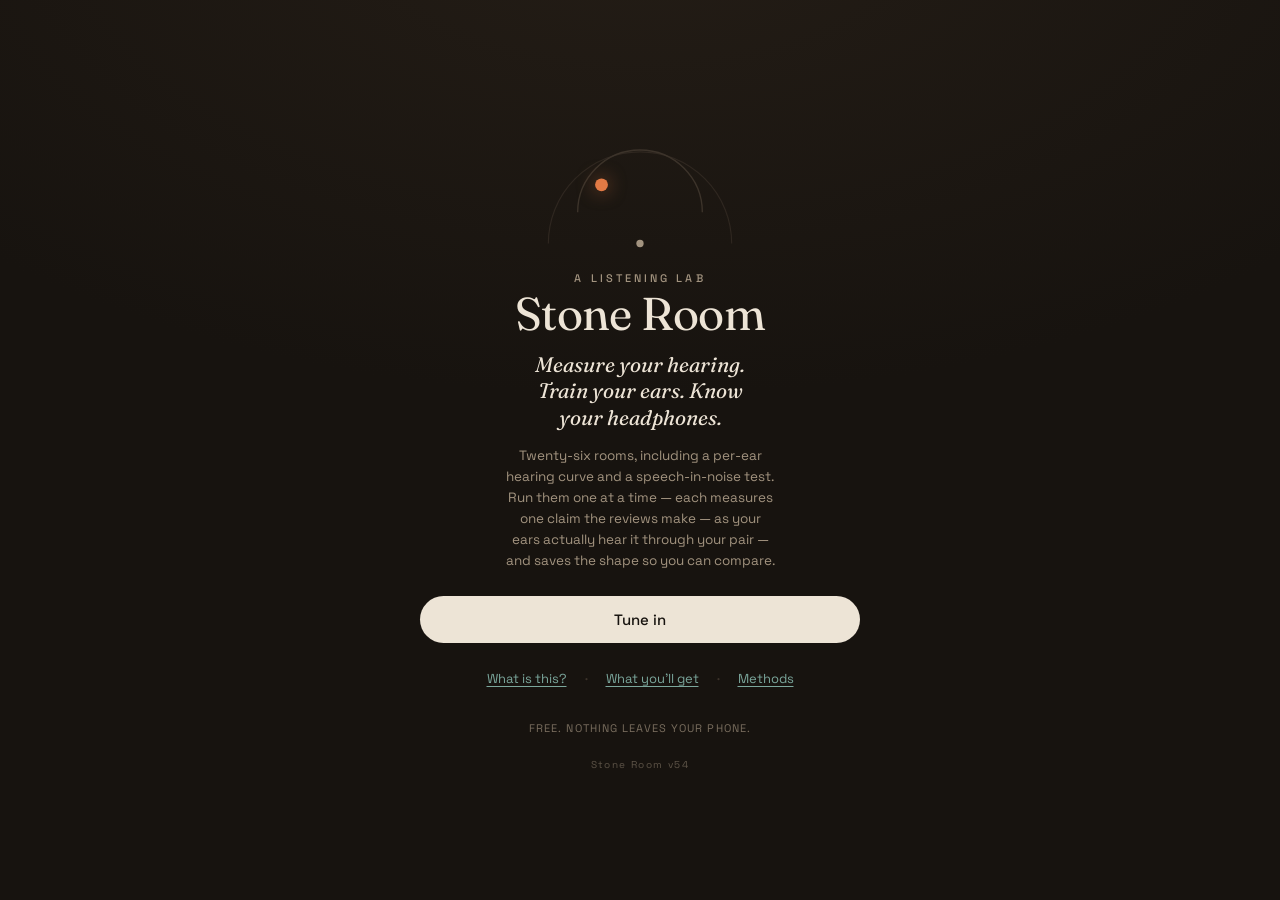
==== commit 0772e845: "v54: retire the tour — one room at a time Andrea: 'let's retire the concept of a tour. We should do " ====
--- a/index.html
+++ b/index.html
@@ -98,28 +98,28 @@
 
   <!-- room select -->
   <section id="select" class="screen">
-    <div class="eyebrow">Build your tour</div>
-    <h2>What do you want to prove?</h2>
-    <p class="lede">Each room tests one audiophile claim. Most hunt your exact limit adaptively; the pointing rooms measure how accurately you place a sound, and run until the estimate settles. Tap rooms in or out; use a group's toggle for the whole set.</p>
+    <div class="eyebrow">Pick a room</div>
+    <h2>What do you want to measure?</h2>
+    <p class="lede">One room at a time. Each measures a single claim on the pair you have on — tap it, run it, and the reading lands on that pair’s profile.</p>
     <div class="selscroll" id="selscroll"></div>
     <div class="seltools">
       <button id="selall">Everything</button>
       <button id="selnone">Clear</button>
     </div>
     <div class="seltime" id="seltime"></div>
-    <div class="row"><button class="btn ghost" id="selback">Back</button><button class="btn" id="selstart">Continue</button></div>
+    <div class="row"><button class="btn ghost" id="selback">Back</button><button class="btn ghost" id="selstart">Results ›</button></div>
   </section>
 
   <!-- device -->
   <section id="device" class="screen">
     <div class="eyebrow">One more thing</div>
     <h2>Which headphones are on?</h2>
-    <p class="lede">Results are saved per pair, so you can run the same rooms on different headphones and compare them.</p>
+    <p class="lede">Results are saved per pair, so you can run the same room on different headphones and compare them.</p>
     <div class="warnbox"><b>Comparing pairs?</b> Match loudness first: replay the calibration notes on each pair and set the phone volume until they sound equally loud. Keep ANC in the same mode, and check both use their best Bluetooth codec (Developer options → Bluetooth audio codec).</div>
     <input id="devinput" maxlength="24" placeholder="e.g. HD 600, AirPods Pro…" />
     <div class="devchips" id="devchips"></div>
     <label class="optrow"><input type="checkbox" id="optnoise" /><span>Soft noise wash between A and B — resets your ear between samples <em>(experimental)</em></span></label>
-    <div class="row"><button class="btn ghost" id="devback">Back</button><button class="btn" id="devgo">Start the tour</button></div>
+    <div class="row"><button class="btn ghost" id="devback">Back</button><button class="btn" id="devgo">Start</button></div>
   </section>
 
   <!-- game -->
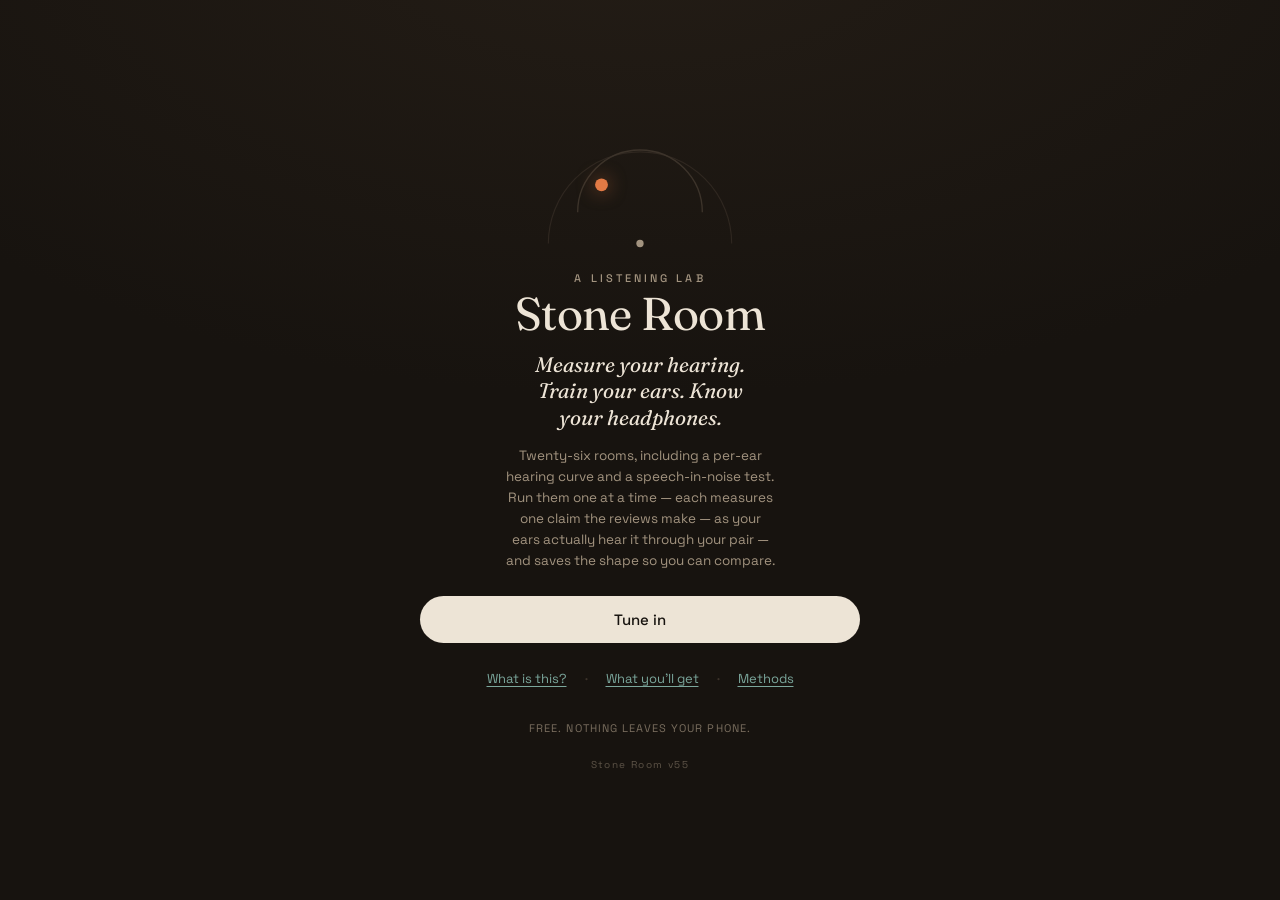
==== commit b0138384: "v55: one verifiable channel check, used before every room Andrea: 'the left/center/right check at th" ====
--- a/index.html
+++ b/index.html
@@ -79,20 +79,19 @@
     <div class="ver" id="ver"></div>
   </section>
 
-  <!-- calibration -->
+  <!-- channel check: ONE verifiable test of the chain, used before every room -->
   <section id="cal" class="screen">
     <div class="eyebrow">First, a quick check</div>
-    <h2>Left. Centre. Right.</h2>
-    <p class="lede">Three notes travel across the stage. If they clearly move ear to ear, you're set. If they don't — or left and right feel smeared — turn off <em>Dolby Atmos</em> and check <em>Mono audio</em> is off.</p>
+    <h2 id="calTitle">Which ear?</h2>
+    <p class="lede" id="calNote">Headphones on. A two-note chime is playing in <b>one</b> ear — which side do you hear it on?</p>
     <div class="calbar" id="calbar">
       <span class="end" style="text-align:left">◀ Left</span>
       <div class="caltrack"><div class="caldot" id="caldot"></div></div>
       <span class="end" style="text-align:right">Right ▶</span>
     </div>
+    <div class="choices on" id="calChoices"></div>
     <div class="row">
       <button class="btn ghost" id="calback">Back</button>
-      <button class="btn ghost" id="calreplay">↺ Again</button>
-      <button class="btn" id="calgo">It moves — continue</button>
     </div>
   </section>
 
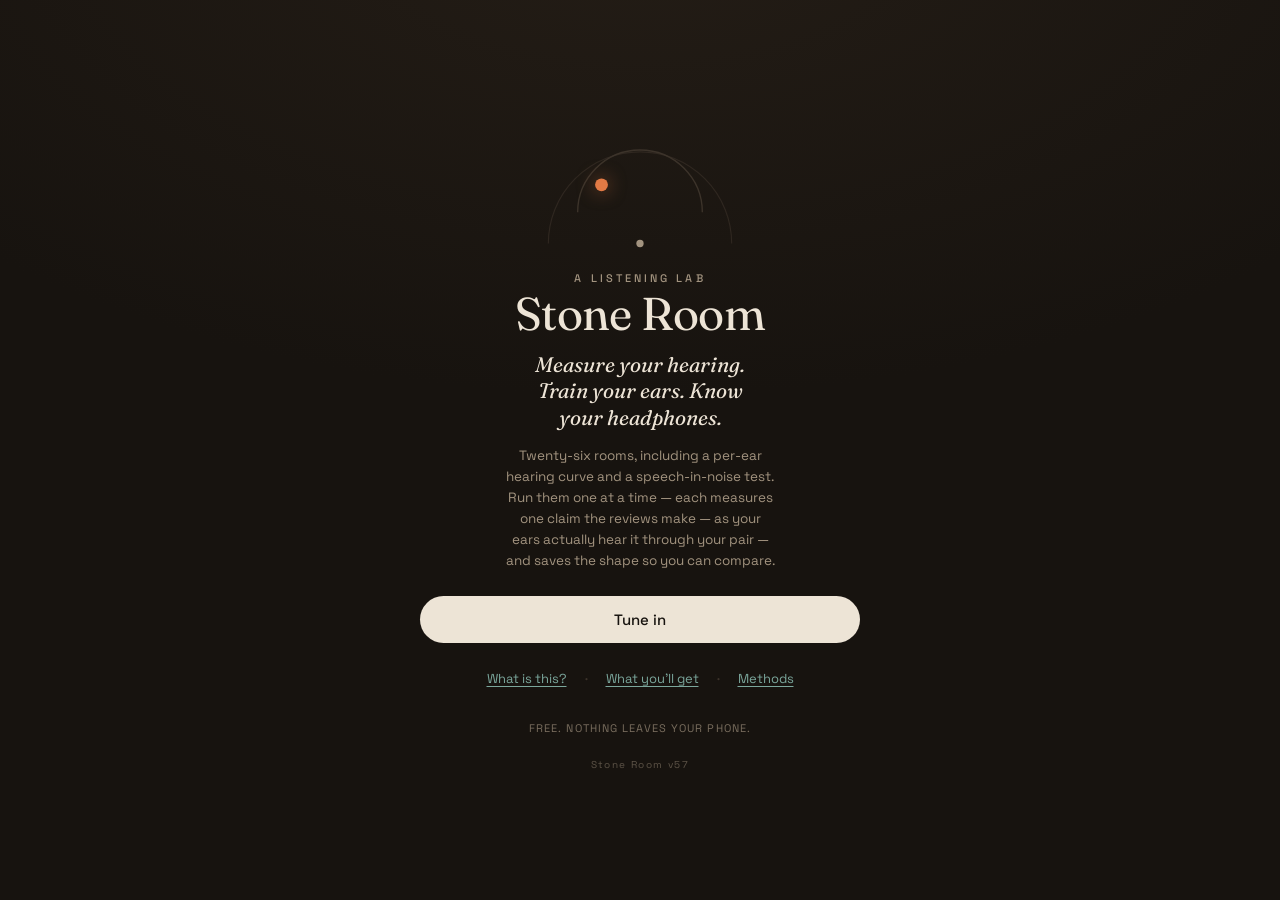
==== commit 97d9da8f: "v57: the trial count is genuinely adaptive — the model's slope assumption was wrong Andrea: 'the sea" ====
--- a/index.html
+++ b/index.html
@@ -293,6 +293,7 @@
     <div class="chaptitle" id="cvTitle">Set your volume</div>
     <div class="cvprog" id="cvprog"></div>
     <p class="notice" id="cvNote"></p>
+    <div class="beat" id="cvbeat" aria-hidden="true"><i></i><i></i><i></i><i></i></div>
     <div class="fpwrap" id="cvwrap" style="display:none"><div class="fpbox" id="cvcard"></div></div>
     <div class="choices on" id="cvChoices"></div>
     <div class="row">
--- a/styles.css
+++ b/styles.css
@@ -93,7 +93,16 @@
 .demo[hidden]{display:none}
 .demo-cap{font-size:11.5px; line-height:1.5; color:var(--muted); margin:8px auto 0; max-width:32ch; text-align:center}
 .fpbox svg{width:100%; height:auto; display:block; border-radius:14px}
-.fpwrap{width:min(92vw,380px); margin:14px auto 0}
+/* width is relative to the app column, not the viewport: 92vw exceeded the padded content width
+   on a phone, so the card stuck out past the buttons underneath it */
+.fpwrap{width:100%; max-width:380px; margin:14px auto 0}
+/* a dedicated "sound is playing" indicator — the answer buttons no longer double as one */
+.beat{display:flex; gap:4px; align-items:flex-end; justify-content:center; height:18px; margin:8px 0 2px; opacity:0; transition:opacity .12s}
+.beat.on{opacity:1}
+.beat i{display:block; width:3px; height:6px; background:var(--gold); border-radius:2px; animation:beatpulse .5s ease-in-out infinite}
+.beat i:nth-child(2){animation-delay:.12s} .beat i:nth-child(3){animation-delay:.24s} .beat i:nth-child(4){animation-delay:.36s}
+@keyframes beatpulse{0%,100%{height:5px;opacity:.5} 50%{height:16px;opacity:1}}
+@media (prefers-reduced-motion: reduce){ .beat i{animation:none; height:11px} }
 
 .warnbox{margin:14px auto 0; max-width:36ch; border:1px solid var(--line); border-radius:12px; padding:10px 14px; font-size:12px; color:var(--muted); line-height:1.55; text-align:left}
 .warnbox b{color:var(--gold); font-weight:600}
@@ -220,15 +229,15 @@
 /* curve answers: the choices share one row (equal width), Replay drops to its own row below */
 /* curve-screen buttons are labelled sentences, not big A/B letters — the game's 22px display
    type plus a subline made them enormous. Compact them and keep paired answers on one row. */
-#cvChoices{flex-wrap:wrap; align-items:stretch; max-width:420px; gap:10px}
-#cvChoices .choice{flex:1 1 0; min-width:0; max-width:190px; font-size:18px; padding:14px 12px; line-height:1.15; min-height:56px; display:flex; flex-direction:column; justify-content:center}
-#cvChoices .choice small{font-size:9.5px; letter-spacing:.06em; margin-top:4px; line-height:1.3}
-#cvChoices .btn{flex:1 1 100%; max-width:280px}
-#cvChoices .btn.half{flex:1 1 42%; max-width:190px; padding:12px 14px; font-size:14px}   /* two actions share a row */
-#cvChoices .replay{flex-basis:100%; justify-content:center; margin-top:2px}
-#cvChoices .brk{flex-basis:100%; height:0}                     /* hard line break between button rows */
-#cvChoices .choice.alt{flex:1 1 40%; font-size:14.5px; padding:12px 10px; font-family:var(--ui); min-height:0}
-#cvChoices .choice.alt small{margin-top:3px}
+#cvChoices, #calChoices{flex-wrap:wrap; align-items:stretch; max-width:420px; gap:10px}
+#cvChoices .choice, #calChoices .choice{flex:1 1 0; min-width:0; max-width:190px; font-size:18px; padding:14px 12px; line-height:1.15; min-height:56px; display:flex; flex-direction:column; justify-content:center}
+#cvChoices .choice small, #calChoices .choice small{font-size:9.5px; letter-spacing:.06em; margin-top:4px; line-height:1.3}
+#cvChoices .btn, #calChoices .btn{flex:1 1 100%; max-width:280px}
+#cvChoices .btn.half, #calChoices .btn.half{flex:1 1 42%; max-width:190px; padding:12px 14px; font-size:14px}   /* two actions share a row */
+#cvChoices .replay, #calChoices .replay{flex-basis:100%; justify-content:center; margin-top:2px}
+#cvChoices .brk, #calChoices .brk{flex-basis:100%; height:0}                     /* hard line break between button rows */
+#cvChoices .choice.alt, #calChoices .choice.alt{flex:1 1 40%; font-size:14.5px; padding:12px 10px; font-family:var(--ui); min-height:0}
+#cvChoices .choice.alt small, #calChoices .choice.alt small{margin-top:3px}
 .hint{font-size:12px; color:var(--sage); margin:2px 0 4px; min-height:16px; letter-spacing:.02em}
 .hint:empty{display:none}
 .status{min-height:22px; font-size:13.5px; color:var(--stone); margin:4px 0 2px; font-weight:500}
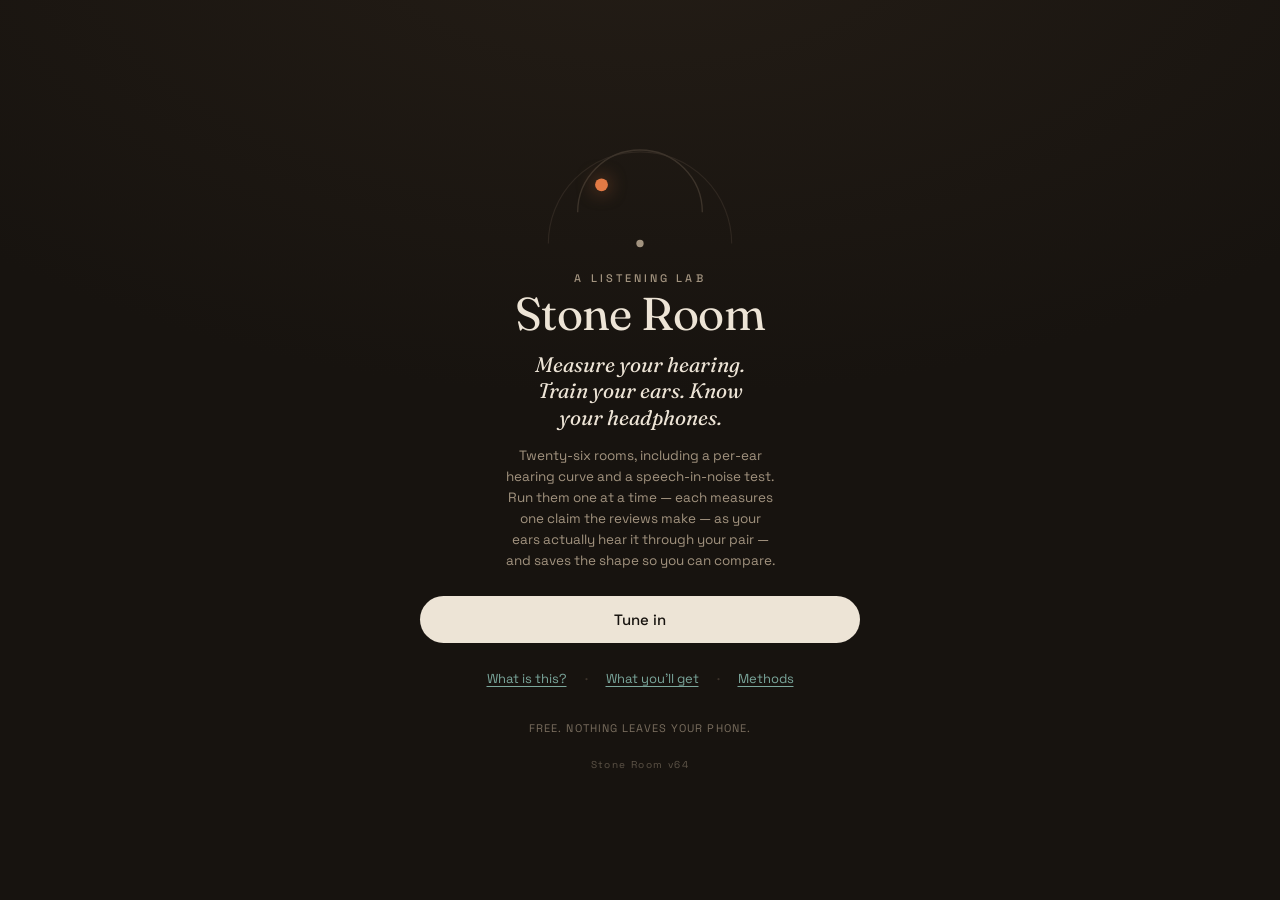
==== commit e311debb: "v64: GP-coupled audiogram search — whole-curve intelligence, measured 44% fewer presentations New ag" ====
--- a/index.html
+++ b/index.html
@@ -332,6 +332,7 @@
 <script src="audio/digits.js"></script>
 <script src="content.js"></script>
 <script src="adaptive.js"></script>
+<script src="ag-search.js"></script>
 <script src="fingerprint.js"></script>
 <script src="app.js"></script>
 </body>
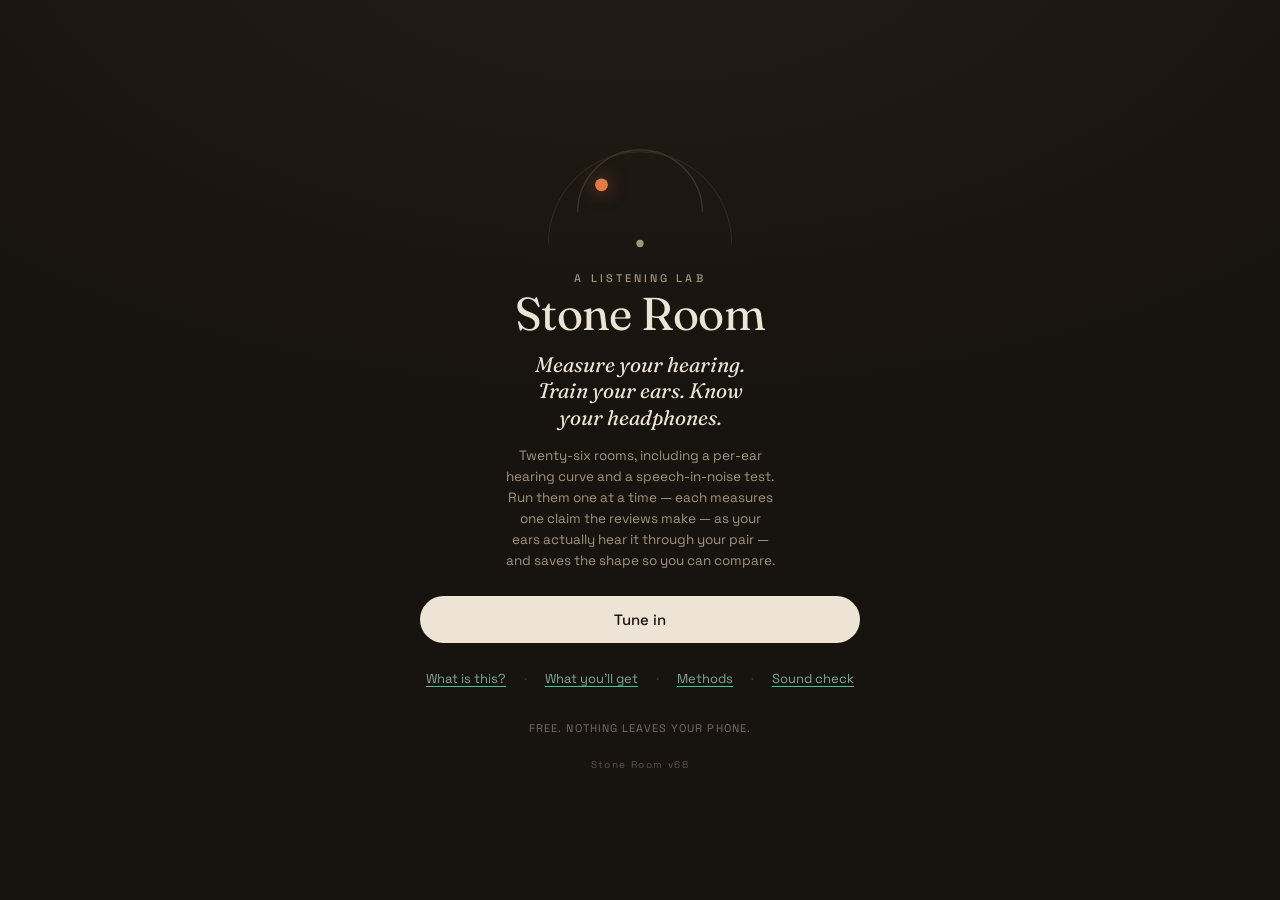
==== commit 4147cc68: "v68: every frequency's first beep is comfortably audible again + a Sound check self-diagnostic Field" ====
--- a/index.html
+++ b/index.html
@@ -54,6 +54,8 @@
       <button class="linkbtn" id="goprofiles" style="display:none">Profiles</button>
       <span class="sep">·</span>
       <button class="linkbtn" id="gomethods">Methods</button>
+      <span class="sep">·</span>
+      <button class="linkbtn" id="sndchk">Sound check</button>
     </div>
     <div class="about" id="introAbout" hidden>
       <p id="introWhat"></p>
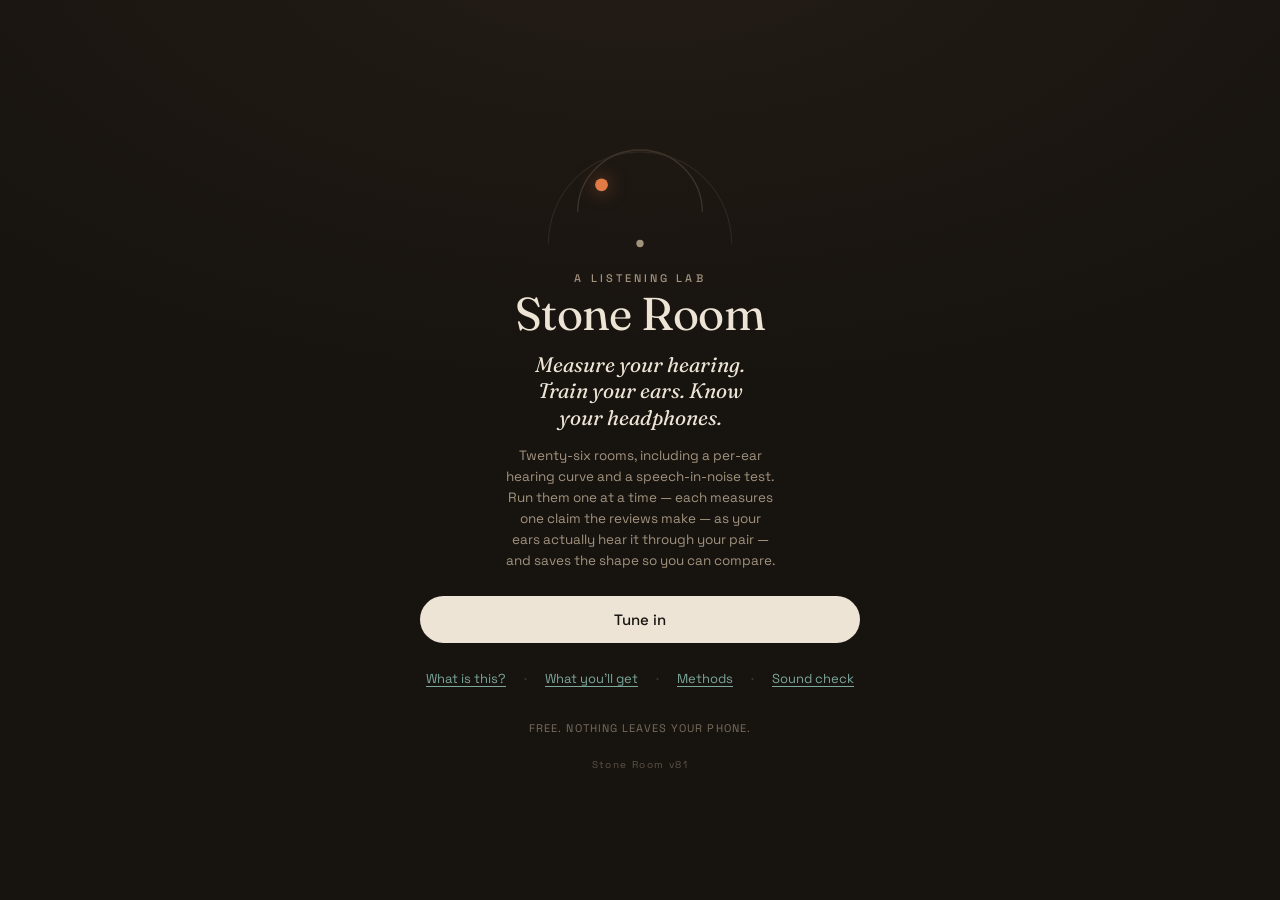
==== commit f938f3fa: "v81: the three things a real run showed — reach, the results page, and the low end - THE CURVE NOW G" ====
--- a/index.html
+++ b/index.html
@@ -297,6 +297,7 @@
     <p class="notice" id="cvNote"></p>
     <div class="beat" id="cvbeat" aria-hidden="true"><i></i><i></i><i></i><i></i></div>
     <div class="fpwrap" id="cvwrap" style="display:none"><div class="fpbox" id="cvcard"></div></div>
+    <div class="cvdetail" id="cvdetail" style="display:none"></div>
     <div class="choices on" id="cvChoices"></div>
     <div class="row">
       <button class="btn ghost" id="cvhome">⌂ Home</button>
--- a/styles.css
+++ b/styles.css
@@ -226,6 +226,11 @@
 .cvprog{font-size:11px; letter-spacing:.14em; text-transform:uppercase; color:var(--gold); min-height:16px; margin-bottom:6px}
 #curve .notice{margin-bottom:12px}
 #curve .fpwrap{margin-top:8px}
+/* qualifications, below the chart and collapsed: the verdict and the picture come first */
+.cvdetail{margin:10px auto 2px;max-width:520px;text-align:left}
+.cvdetail .linkbtn{font-size:.86rem}
+.cvdetail .cavlist{margin:8px 0 0;padding-left:18px;color:var(--muted);font-size:.86rem;line-height:1.5}
+.cvdetail .cavlist li{margin:0 0 7px}
 /* curve answers: the choices share one row (equal width), Replay drops to its own row below */
 /* curve-screen buttons are labelled sentences, not big A/B letters — the game's 22px display
    type plus a subline made them enormous. Compact them and keep paired answers on one row. */
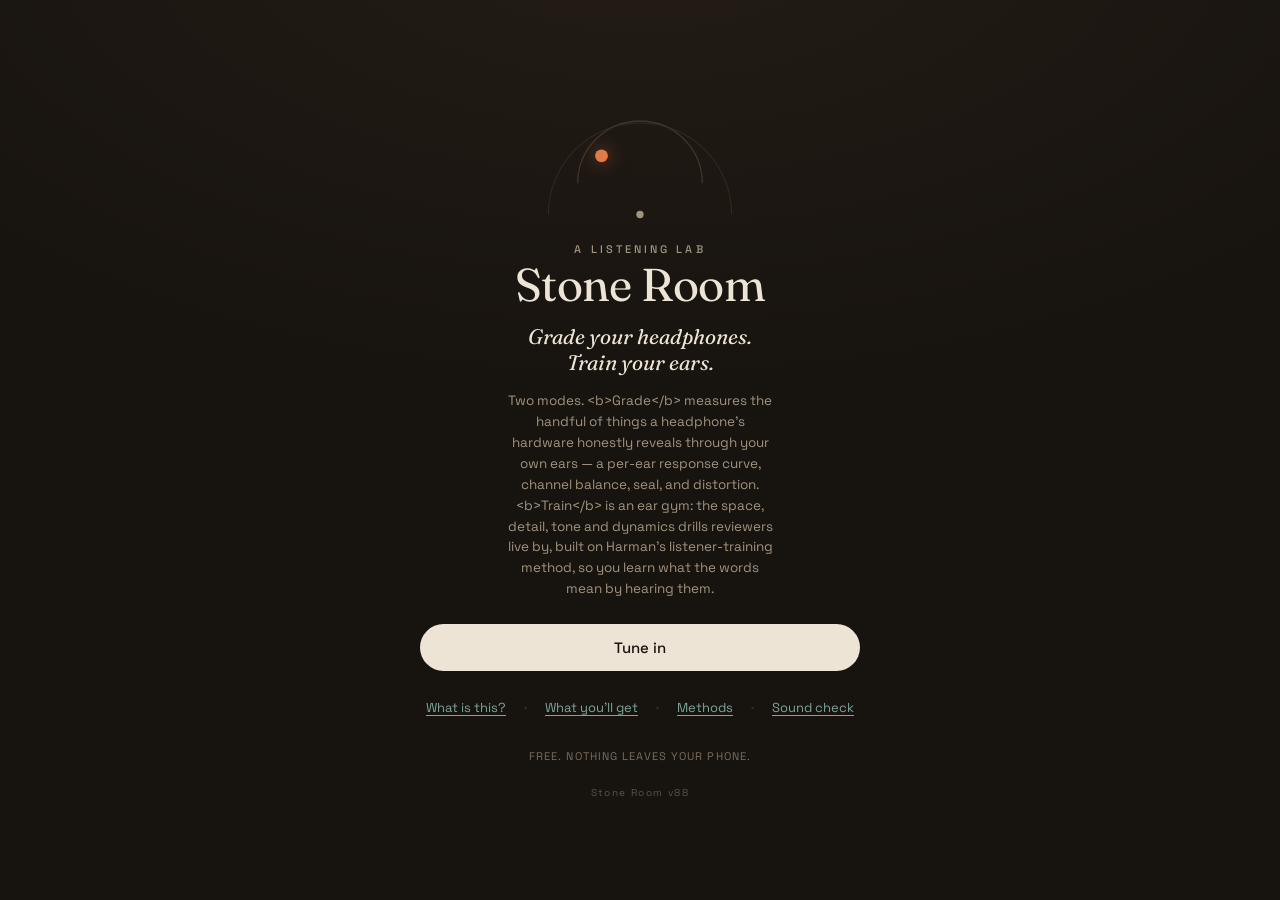
==== commit 76984b7f: "Audit fix 2026-10-19: drop dead digits.js refs, harden import, v88 - index.html / sw.js: the Digits " ====
--- a/index.html
+++ b/index.html
@@ -4,7 +4,7 @@
 <meta charset="UTF-8" />
 <meta name="viewport" content="width=device-width, initial-scale=1.0, viewport-fit=cover" />
 <title>Stone Room — a listening lab</title>
-<meta name="description" content="A free listening lab: measure your hearing and your headphones together. 26 adaptive rooms including a per-ear hearing curve and speech-in-noise — the shape of what you hear, saved so you can compare pairs and watch your ears over time." />
+<meta name="description" content="A free listening lab: measure your hearing and your headphones together. 20 rooms including a per-ear hearing curve — the shape of what you hear, saved so you can compare pairs and watch your ears over time." />
 <meta name="theme-color" content="#17130F" />
 <meta property="og:title" content="Stone Room — a listening lab" />
 <meta property="og:description" content="Measure your hearing and your headphones together. Adaptive rooms + a per-ear hearing curve, saved so you can compare pairs — and learn the vocabulary as you go." />
@@ -332,7 +332,6 @@
   </div>
 </div>
 
-<script src="audio/digits.js"></script>
 <script src="content.js"></script>
 <script src="adaptive.js"></script>
 <script src="ag-search.js"></script>
--- a/styles.css
+++ b/styles.css
@@ -128,6 +128,12 @@
 /* ---- room select ---- */
 .selscroll{flex:1 1 auto; overflow-y:auto; margin:12px -4px 0; padding:0 4px; min-height:0}
 .ggroup{margin:14px 0 6px; text-align:left}
+.secthead{margin:26px 0 14px; padding:0 2px}
+.secthead:first-child{margin-top:6px}
+.secname{font-family:var(--disp); font-size:22px; color:var(--stone); letter-spacing:.01em}
+.secsub{font-size:11px; letter-spacing:.14em; text-transform:uppercase; color:var(--sage); margin-top:3px}
+.bsec{font-family:var(--disp); font-size:15px; color:var(--sage); letter-spacing:.1em; text-transform:uppercase; margin:22px 0 8px}
+.bsec:first-child{margin-top:4px}
 .ghead{display:flex; align-items:baseline; justify-content:space-between; gap:10px; padding:0 2px 8px; border-bottom:1px solid var(--line); margin-bottom:10px}
 .ghead>span:first-child{display:flex; flex-direction:column; align-items:flex-start; gap:2px; min-width:0}   /* name above sub — inline they wrapped into a jumble on phones */
 .ghead .gname{font-family:var(--disp); font-size:17px; color:var(--stone)}
